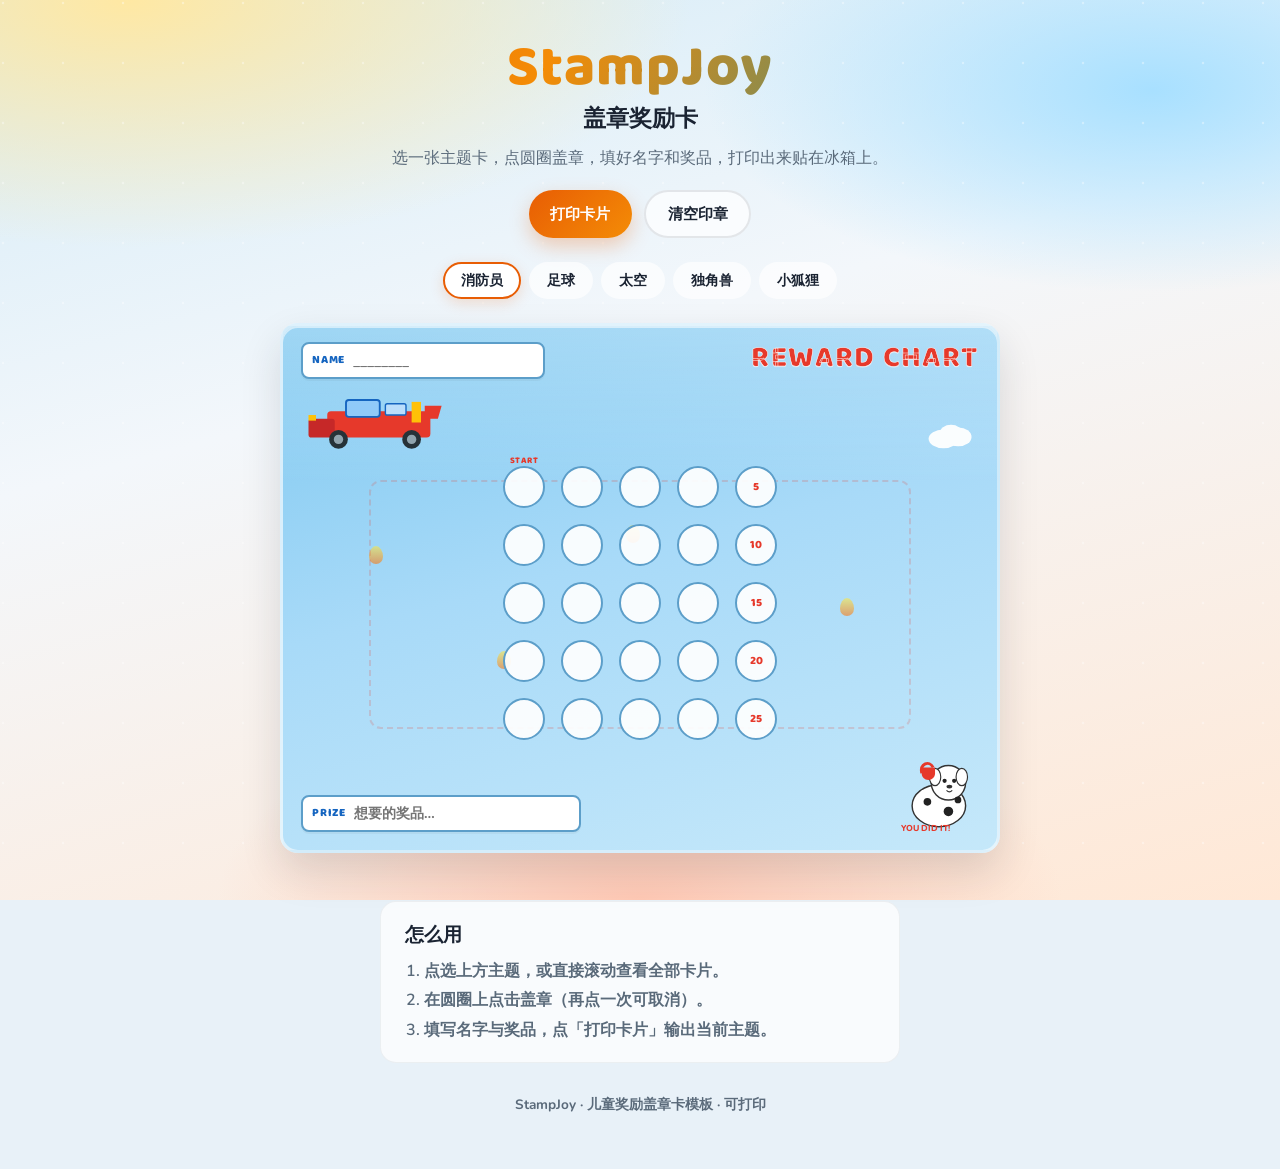
==== index.html @ 3b6ce674 "Add printable themed reward stamp cards Create StampJoy landing page with five kid-friendly stamp ch" ====
<!DOCTYPE html>
<html lang="zh-CN">
<head>
  <meta charset="UTF-8" />
  <meta name="viewport" content="width=device-width, initial-scale=1" />
  <title>盖章卡 · Reward Stamp Cards</title>
  <link rel="preconnect" href="https://fonts.googleapis.com" />
  <link rel="preconnect" href="https://fonts.gstatic.com" crossorigin />
  <link href="https://fonts.googleapis.com/css2?family=Baloo+2:wght@600;700;800&family=Nunito:wght@600;700;800&display=swap" rel="stylesheet" />
  <link rel="stylesheet" href="styles.css" />
</head>
<body>
  <div class="page-bg" aria-hidden="true"></div>

  <header class="site-header">
    <p class="brand">StampJoy</p>
    <h1>盖章奖励卡</h1>
    <p class="lede">选一张主题卡，点圆圈盖章，填好名字和奖品，打印出来贴在冰箱上。</p>
    <div class="header-actions">
      <button type="button" class="btn btn-primary" id="printBtn">打印卡片</button>
      <button type="button" class="btn btn-ghost" id="resetBtn">清空印章</button>
    </div>
  </header>

  <nav class="theme-nav" aria-label="主题切换">
    <button type="button" class="theme-chip is-active" data-theme="fire">消防员</button>
    <button type="button" class="theme-chip" data-theme="soccer">足球</button>
    <button type="button" class="theme-chip" data-theme="space">太空</button>
    <button type="button" class="theme-chip" data-theme="unicorn">独角兽</button>
    <button type="button" class="theme-chip" data-theme="fox">小狐狸</button>
  </nav>

  <main class="gallery" id="gallery">
    <!-- Firefighter -->
    <article class="stamp-card theme-fire is-visible" data-theme="fire" aria-label="消防员盖章卡">
      <div class="card-inner">
        <header class="card-top">
          <div class="name-field">
            <span>NAME</span>
            <input type="text" placeholder="________" maxlength="16" aria-label="名字" />
          </div>
          <h2 class="card-title">REWARD CHART</h2>
        </header>

        <div class="illus-row top-illus" aria-hidden="true">
          <svg class="fire-truck" viewBox="0 0 160 70" fill="none">
            <rect x="28" y="28" width="110" height="28" rx="4" fill="#E6392B"/>
            <rect x="8" y="36" width="28" height="20" rx="3" fill="#C62828"/>
            <rect x="48" y="16" width="36" height="18" rx="3" fill="#90CAF9" stroke="#1565C0" stroke-width="2"/>
            <rect x="90" y="20" width="22" height="12" rx="2" fill="#BBDEFB" stroke="#1565C0" stroke-width="1.5"/>
            <rect x="118" y="18" width="10" height="22" fill="#FFC107"/>
            <circle cx="40" cy="58" r="10" fill="#263238"/>
            <circle cx="40" cy="58" r="5" fill="#90A4AE"/>
            <circle cx="118" cy="58" r="10" fill="#263238"/>
            <circle cx="118" cy="58" r="5" fill="#90A4AE"/>
            <rect x="8" y="32" width="8" height="6" fill="#FFC107"/>
            <path d="M132 22h18l-4 14h-14z" fill="#E6392B"/>
          </svg>
          <svg class="cloud" viewBox="0 0 60 30"><ellipse cx="22" cy="18" rx="16" ry="10" fill="#fff"/><ellipse cx="38" cy="16" rx="14" ry="10" fill="#fff"/><ellipse cx="30" cy="12" rx="12" ry="9" fill="#fff"/></svg>
        </div>

        <div class="stamp-board" data-stamps="25"></div>

        <footer class="card-bottom">
          <div class="prize-field">
            <span>PRIZE</span>
            <input type="text" placeholder="想要的奖品…" maxlength="24" aria-label="奖品" />
          </div>
          <div class="finish-badge" aria-hidden="true">
            <svg class="dalmatian" viewBox="0 0 90 80" fill="none">
              <ellipse cx="48" cy="52" rx="28" ry="22" fill="#fff" stroke="#333" stroke-width="1.5"/>
              <circle cx="58" cy="28" r="18" fill="#fff" stroke="#333" stroke-width="1.5"/>
              <ellipse cx="72" cy="22" rx="6" ry="9" fill="#fff" stroke="#333" stroke-width="1.2"/>
              <ellipse cx="44" cy="22" rx="6" ry="9" fill="#fff" stroke="#333" stroke-width="1.2"/>
              <circle cx="54" cy="26" r="2.2" fill="#222"/>
              <circle cx="64" cy="26" r="2.2" fill="#222"/>
              <ellipse cx="59" cy="32" rx="3" ry="2" fill="#333"/>
              <path d="M56 36q3 3 6 0" stroke="#333" stroke-width="1.2" fill="none"/>
              <circle cx="36" cy="48" r="4" fill="#222"/><circle cx="58" cy="58" r="5" fill="#222"/><circle cx="68" cy="46" r="3.5" fill="#222"/>
              <path d="M30 18c-2-10 8-14 12-6" stroke="#E6392B" stroke-width="3" fill="none"/>
              <path d="M30 12h14v6c0 4-3 7-7 7s-7-3-7-7z" fill="#E6392B"/>
              <text x="8" y="78" font-family="Nunito,sans-serif" font-size="9" font-weight="800" fill="#E6392B">YOU DID IT!</text>
            </svg>
          </div>
        </footer>

        <div class="decor flames" aria-hidden="true">
          <span></span><span></span><span></span><span></span>
        </div>
      </div>
    </article>

    <!-- Soccer -->
    <article class="stamp-card theme-soccer" data-theme="soccer" aria-label="足球盖章卡">
      <div class="card-inner">
        <header class="card-top">
          <div class="name-field">
            <span>NAME</span>
            <input type="text" placeholder="________" maxlength="16" aria-label="名字" />
          </div>
          <h2 class="card-title">REWARD CHART</h2>
        </header>

        <div class="illus-row top-illus" aria-hidden="true">
          <svg class="soccer-kid" viewBox="0 0 100 80" fill="none">
            <circle cx="52" cy="16" r="10" fill="#FFCC80"/>
            <path d="M42 26h20l4 22H38z" fill="#E53935"/>
            <path d="M40 48l-8 18M60 48l10 16" stroke="#1565C0" stroke-width="5" stroke-linecap="round"/>
            <path d="M48 26l-14 10M56 28l16 8" stroke="#FFCC80" stroke-width="4" stroke-linecap="round"/>
            <circle cx="78" cy="58" r="12" fill="#fff" stroke="#222" stroke-width="1.5"/>
            <path d="M78 46l4 8-4 4-6-2zm-8 8l6 2 2 8-6 2zm16 0l-6 2-2 8 6 2z" fill="#222"/>
            <path d="M32 66h14l2 6H30z" fill="#FF6F00"/>
            <path d="M68 64h14l-2 6H66z" fill="#FF6F00"/>
          </svg>
          <svg class="trophy" viewBox="0 0 48 56" fill="none">
            <path d="M14 8h20v14c0 8-4 12-10 12s-10-4-10-12V8z" fill="#FFC107" stroke="#F57F17" stroke-width="1.5"/>
            <path d="M14 12H8c0 8 4 10 8 10M34 12h6c0 8-4 10-8 10" stroke="#FFC107" stroke-width="3" fill="none"/>
            <rect x="20" y="34" width="8" height="6" fill="#FFB300"/>
            <rect x="14" y="40" width="20" height="6" rx="1" fill="#FFB300"/>
          </svg>
        </div>

        <div class="stamp-board" data-stamps="25"></div>

        <footer class="card-bottom">
          <div class="prize-field">
            <span>PRIZE</span>
            <input type="text" placeholder="想要的奖品…" maxlength="24" aria-label="奖品" />
          </div>
          <div class="finish-badge cleats" aria-hidden="true">
            <svg viewBox="0 0 70 50" fill="none">
              <path d="M8 28c8-10 28-12 40-4l10 6c2 2 2 6-2 8H18c-6 0-12-4-10-10z" fill="#E53935"/>
              <circle cx="22" cy="38" r="2" fill="#333"/><circle cx="30" cy="40" r="2" fill="#333"/><circle cx="38" cy="40" r="2" fill="#333"/>
              <text x="4" y="14" font-family="Nunito,sans-serif" font-size="10" font-weight="800" fill="#FFF59D">GOAL!</text>
            </svg>
          </div>
        </footer>
      </div>
    </article>

    <!-- Space -->
    <article class="stamp-card theme-space" data-theme="space" aria-label="太空盖章卡">
      <div class="card-inner">
        <header class="card-top">
          <div class="name-field">
            <span>NAME</span>
            <input type="text" placeholder="________" maxlength="16" aria-label="名字" />
          </div>
          <h2 class="card-title">REWARD CHART</h2>
        </header>

        <div class="illus-row top-illus space-illus" aria-hidden="true">
          <svg class="planet-earth" viewBox="0 0 44 44">
            <circle cx="22" cy="22" r="18" fill="#42A5F5"/>
            <ellipse cx="16" cy="18" rx="8" ry="5" fill="#66BB6A" transform="rotate(-20 16 18)"/>
            <ellipse cx="28" cy="28" rx="7" ry="4" fill="#66BB6A"/>
            <path d="M8 24c6-2 10 2 14 0s8-4 14-2" stroke="#81D4FA" stroke-width="2" fill="none"/>
          </svg>
          <svg class="sun" viewBox="0 0 40 40">
            <circle cx="20" cy="20" r="12" fill="#FFEB3B"/>
            <g stroke="#FFEB3B" stroke-width="3" stroke-linecap="round">
              <path d="M20 2v4M20 34v4M2 20h4M34 20h4M7 7l3 3M30 30l3 3M7 33l3-3M30 10l3-3"/>
            </g>
          </svg>
          <svg class="saturn" viewBox="0 0 70 50">
            <ellipse cx="35" cy="26" rx="28" ry="6" fill="none" stroke="#FFD54F" stroke-width="3"/>
            <circle cx="35" cy="26" r="14" fill="#FFA726"/>
            <ellipse cx="32" cy="22" rx="6" ry="3" fill="#FFCC80"/>
          </svg>
        </div>

        <div class="stamp-board" data-stamps="25"></div>

        <footer class="card-bottom">
          <div class="prize-field">
            <span>PRIZE</span>
            <input type="text" placeholder="想要的奖品…" maxlength="24" aria-label="奖品" />
          </div>
          <div class="finish-badge" aria-hidden="true">
            <svg class="rocket-svg" viewBox="0 0 40 56" fill="none">
              <path d="M20 4c8 10 10 22 8 34H12C10 26 12 14 20 4z" fill="#EF5350"/>
              <circle cx="20" cy="22" r="5" fill="#81D4FA" stroke="#1565C0" stroke-width="1.5"/>
              <path d="M12 30l-8 8 8-2M28 30l8 8-8-2" fill="#FFA726"/>
              <path d="M14 42l6 10 6-10" fill="#FFEB3B"/>
            </svg>
            <span class="finish-text">BLAST OFF!</span>
          </div>
        </footer>
        <div class="stars" aria-hidden="true"></div>
      </div>
    </article>

    <!-- Unicorn -->
    <article class="stamp-card theme-unicorn" data-theme="unicorn" aria-label="独角兽盖章卡">
      <div class="card-inner">
        <header class="card-top">
          <div class="name-field">
            <span>NAME</span>
            <input type="text" placeholder="________" maxlength="16" aria-label="名字" />
          </div>
          <h2 class="card-title">REWARD CHART</h2>
        </header>

        <div class="illus-row top-illus" aria-hidden="true">
          <svg class="unicorn" viewBox="0 0 120 90" fill="none">
            <path d="M70 70c-18 0-34-8-40-22 8-2 14-8 16-16 6 4 14 6 24 4 4 10 12 18 28 20-4 8-14 14-28 14z" fill="#FAFAFA" stroke="#B39DDB" stroke-width="1.5"/>
            <path d="M48 36c-2-14 8-22 14-10" stroke="#CE93D8" stroke-width="6" stroke-linecap="round"/>
            <path d="M52 28c4-16 16-10 12 2" fill="#F48FB1"/>
            <path d="M58 18l4-14 4 14z" fill="#FFD54F" stroke="#FFB300" stroke-width="1"/>
            <circle cx="72" cy="40" r="2.5" fill="#5D4037"/>
            <path d="M78 46q4 3 8 0" stroke="#EC407A" stroke-width="1.5" fill="none"/>
            <path d="M40 48c-8 4-14 2-18-4 8 0 12-4 14-8 4 4 8 8 4 12z" fill="#F48FB1"/>
            <path d="M40 52c-6 6-4 12 2 10" fill="#81D4FA"/>
            <path d="M38 50c-4 8 0 12 6 8" fill="#FFF59D"/>
          </svg>
          <svg class="rainbow" viewBox="0 0 80 40" fill="none">
            <path d="M4 36a36 36 0 0 1 72 0" stroke="#EF5350" stroke-width="5" fill="none"/>
            <path d="M10 36a30 30 0 0 1 60 0" stroke="#FFA726" stroke-width="5" fill="none"/>
            <path d="M16 36a24 24 0 0 1 48 0" stroke="#FFEE58" stroke-width="5" fill="none"/>
            <path d="M22 36a18 18 0 0 1 36 0" stroke="#66BB6A" stroke-width="5" fill="none"/>
            <path d="M28 36a12 12 0 0 1 24 0" stroke="#42A5F5" stroke-width="5" fill="none"/>
          </svg>
        </div>

        <div class="stamp-board" data-stamps="25"></div>

        <footer class="card-bottom">
          <div class="prize-field">
            <span>PRIZE</span>
            <input type="text" placeholder="想要的奖品…" maxlength="24" aria-label="奖品" />
          </div>
          <div class="finish-badge" aria-hidden="true">
            <span class="hearts">♥ ★ ♥</span>
            <span class="finish-text soft">MAGIC!</span>
          </div>
        </footer>
      </div>
    </article>

    <!-- Fox / School -->
    <article class="stamp-card theme-fox" data-theme="fox" aria-label="小狐狸盖章卡">
      <div class="card-inner">
        <header class="card-top">
          <div class="name-field">
            <span>NAME</span>
            <input type="text" placeholder="________" maxlength="16" aria-label="名字" />
          </div>
          <h2 class="card-title">REWARD CHART</h2>
        </header>

        <div class="illus-row top-illus" aria-hidden="true">
          <svg class="fox" viewBox="0 0 90 80" fill="none">
            <path d="M20 30L8 8l22 14zm50 0l12-22-22 14z" fill="#EF6C00"/>
            <ellipse cx="45" cy="48" rx="28" ry="24" fill="#FF9800"/>
            <ellipse cx="45" cy="58" rx="14" ry="12" fill="#FFF3E0"/>
            <circle cx="34" cy="44" r="4" fill="#3E2723"/>
            <circle cx="56" cy="44" r="4" fill="#3E2723"/>
            <ellipse cx="45" cy="52" rx="5" ry="3.5" fill="#3E2723"/>
            <path d="M40 58q5 5 10 0" stroke="#E65100" stroke-width="1.5" fill="none"/>
            <path d="M30 62h30v10c0 4-6 8-15 8s-15-4-15-8z" fill="#43A047"/>
          </svg>
          <svg class="school-bus" viewBox="0 0 110 55" fill="none">
            <rect x="8" y="14" width="86" height="28" rx="4" fill="#F9A825"/>
            <rect x="14" y="18" width="14" height="12" rx="1" fill="#81D4FA"/>
            <rect x="32" y="18" width="14" height="12" rx="1" fill="#81D4FA"/>
            <rect x="50" y="18" width="14" height="12" rx="1" fill="#81D4FA"/>
            <rect x="72" y="18" width="16" height="18" rx="2" fill="#FBC02D"/>
            <rect x="4" y="28" width="10" height="14" fill="#F9A825"/>
            <circle cx="28" cy="44" r="7" fill="#37474F"/><circle cx="28" cy="44" r="3" fill="#90A4AE"/>
            <circle cx="78" cy="44" r="7" fill="#37474F"/><circle cx="78" cy="44" r="3" fill="#90A4AE"/>
            <rect x="88" y="30" width="6" height="6" fill="#FFEB3B"/>
          </svg>
        </div>

        <div class="stamp-board" data-stamps="25"></div>

        <footer class="card-bottom">
          <div class="prize-field">
            <span>PRIZE</span>
            <input type="text" placeholder="想要的奖品…" maxlength="24" aria-label="奖品" />
          </div>
          <div class="finish-badge apples" aria-hidden="true">
            <svg viewBox="0 0 60 50" fill="none">
              <circle cx="22" cy="28" r="14" fill="#E53935"/>
              <circle cx="42" cy="30" r="12" fill="#C62828"/>
              <path d="M22 14c0-6 6-8 8-2M40 18c2-6 8-4 6 2" stroke="#2E7D32" stroke-width="3" stroke-linecap="round"/>
              <ellipse cx="28" cy="12" rx="6" ry="3" fill="#66BB6A" transform="rotate(-20 28 12)"/>
            </svg>
            <span class="finish-text soft">A+</span>
          </div>
        </footer>
      </div>
    </article>
  </main>

  <section class="how-to">
    <h2>怎么用</h2>
    <ol>
      <li>点选上方主题，或直接滚动查看全部卡片。</li>
      <li>在圆圈上点击盖章（再点一次可取消）。</li>
      <li>填写名字与奖品，点「打印卡片」输出当前主题。</li>
    </ol>
  </section>

  <footer class="site-footer">
    <p>StampJoy · 儿童奖励盖章卡模板 · 可打印</p>
  </footer>

  <script src="app.js"></script>
</body>
</html>
---- styles.css ----
:root {
  --ink: #1a2332;
  --paper: #fffaf3;
  --muted: #5a6a7a;
  --ring: rgba(26, 35, 50, 0.12);
  --stamp-size: clamp(28px, 4.2vw, 42px);
  --card-radius: 18px;
  --font-display: "Baloo 2", "Nunito", system-ui, sans-serif;
  --font-body: "Nunito", system-ui, sans-serif;
}

*,
*::before,
*::after {
  box-sizing: border-box;
}

html {
  scroll-behavior: smooth;
}

body {
  margin: 0;
  min-height: 100vh;
  font-family: var(--font-body);
  color: var(--ink);
  background: #e8f1f8;
  line-height: 1.5;
}

.page-bg {
  position: fixed;
  inset: 0;
  z-index: -1;
  background:
    radial-gradient(ellipse 80% 50% at 10% 0%, #ffe8a3 0%, transparent 55%),
    radial-gradient(ellipse 70% 45% at 90% 10%, #a8e0ff 0%, transparent 50%),
    radial-gradient(ellipse 60% 40% at 50% 100%, #ffc9b5 0%, transparent 55%),
    linear-gradient(165deg, #d4ebf7 0%, #f3f7fb 40%, #ffe8d6 100%);
}

.page-bg::after {
  content: "";
  position: absolute;
  inset: 0;
  opacity: 0.35;
  background-image: url("data:image/svg+xml,%3Csvg width='60' height='60' xmlns='http://www.w3.org/2000/svg'%3E%3Ccircle cx='3' cy='3' r='1.2' fill='%23ffffff'/%3E%3C/svg%3E");
  pointer-events: none;
}

/* —— Site chrome —— */
.site-header {
  max-width: 960px;
  margin: 0 auto;
  padding: 2.5rem 1.25rem 1rem;
  text-align: center;
  animation: rise-in 0.7s ease both;
}

.brand {
  margin: 0;
  font-family: var(--font-display);
  font-size: clamp(2.4rem, 6vw, 3.6rem);
  font-weight: 800;
  letter-spacing: 0.02em;
  line-height: 1;
  background: linear-gradient(120deg, #e85d04 0%, #f48c06 40%, #048ba8 100%);
  -webkit-background-clip: text;
  background-clip: text;
  color: transparent;
}

.site-header h1 {
  margin: 0.35rem 0 0.5rem;
  font-family: var(--font-display);
  font-size: clamp(1.15rem, 2.5vw, 1.45rem);
  font-weight: 700;
  color: var(--ink);
}

.lede {
  margin: 0 auto 1.25rem;
  max-width: 32rem;
  color: var(--muted);
  font-size: 1.02rem;
}

.header-actions {
  display: flex;
  gap: 0.75rem;
  justify-content: center;
  flex-wrap: wrap;
}

.btn {
  font-family: var(--font-body);
  font-weight: 800;
  font-size: 0.95rem;
  border: none;
  border-radius: 999px;
  padding: 0.7rem 1.35rem;
  cursor: pointer;
  transition: transform 0.18s ease, box-shadow 0.18s ease, background 0.18s ease;
}

.btn:active {
  transform: scale(0.97);
}

.btn-primary {
  color: #fff;
  background: linear-gradient(135deg, #e85d04, #f48c06);
  box-shadow: 0 8px 20px rgba(232, 93, 4, 0.28);
}

.btn-primary:hover {
  box-shadow: 0 10px 26px rgba(232, 93, 4, 0.38);
  transform: translateY(-1px);
}

.btn-ghost {
  color: var(--ink);
  background: rgba(255, 255, 255, 0.7);
  border: 2px solid rgba(26, 35, 50, 0.1);
}

.btn-ghost:hover {
  background: #fff;
}

.theme-nav {
  display: flex;
  gap: 0.5rem;
  justify-content: center;
  flex-wrap: wrap;
  padding: 0.5rem 1rem 1.5rem;
  animation: rise-in 0.7s 0.1s ease both;
}

.theme-chip {
  font-family: var(--font-body);
  font-weight: 800;
  font-size: 0.88rem;
  padding: 0.45rem 1rem;
  border-radius: 999px;
  border: 2px solid transparent;
  background: rgba(255, 255, 255, 0.65);
  color: var(--ink);
  cursor: pointer;
  transition: background 0.2s, border-color 0.2s, transform 0.15s;
}

.theme-chip:hover {
  background: #fff;
  transform: translateY(-1px);
}

.theme-chip.is-active {
  background: #fff;
  border-color: #e85d04;
  box-shadow: 0 4px 14px rgba(232, 93, 4, 0.18);
}

/* —— Gallery —— */
.gallery {
  display: flex;
  flex-direction: column;
  align-items: center;
  gap: 2.5rem;
  padding: 0 1rem 3rem;
}

.stamp-card {
  width: min(100%, 720px);
  display: none;
  animation: card-pop 0.55s cubic-bezier(0.22, 1, 0.36, 1) both;
}

.stamp-card.is-visible {
  display: block;
}

.card-inner {
  position: relative;
  overflow: hidden;
  border-radius: var(--card-radius);
  padding: 1rem 1.15rem 1.1rem;
  min-height: 420px;
  box-shadow:
    0 2px 0 rgba(255, 255, 255, 0.55) inset,
    0 18px 40px rgba(26, 35, 50, 0.14);
  border: 3px solid rgba(255, 255, 255, 0.55);
}

.card-top {
  display: flex;
  align-items: flex-start;
  justify-content: space-between;
  gap: 0.75rem;
  margin-bottom: 0.35rem;
}

.name-field,
.prize-field {
  display: flex;
  align-items: center;
  gap: 0.4rem;
  background: #fff;
  border: 2px solid var(--field-border, #90a4ae);
  border-radius: 8px;
  padding: 0.35rem 0.55rem;
  min-width: 140px;
  box-shadow: 0 2px 0 rgba(0, 0, 0, 0.04);
}

.name-field span,
.prize-field span {
  font-family: var(--font-display);
  font-weight: 800;
  font-size: 0.72rem;
  letter-spacing: 0.06em;
  color: var(--label-color, #546e7a);
  flex-shrink: 0;
}

.name-field input,
.prize-field input {
  border: none;
  outline: none;
  background: transparent;
  font-family: var(--font-body);
  font-weight: 700;
  font-size: 0.9rem;
  color: var(--ink);
  width: 100%;
  min-width: 0;
}

.card-title {
  margin: 0;
  font-family: var(--font-display);
  font-weight: 800;
  font-size: clamp(1.35rem, 3.5vw, 1.85rem);
  letter-spacing: 0.04em;
  line-height: 1.1;
  text-align: right;
  text-shadow: 0 1px 0 rgba(255, 255, 255, 0.5);
}

.illus-row {
  display: flex;
  align-items: flex-end;
  justify-content: space-between;
  min-height: 64px;
  margin: 0.15rem 0 0.35rem;
  pointer-events: none;
}

.illus-row svg {
  display: block;
  height: auto;
}

.fire-truck { width: 150px; }
.cloud { width: 56px; opacity: 0.95; }
.soccer-kid { width: 100px; }
.trophy { width: 44px; }
.planet-earth { width: 42px; }
.sun { width: 38px; }
.saturn { width: 68px; }
.unicorn { width: 110px; }
.rainbow { width: 78px; }
.fox { width: 82px; }
.school-bus { width: 108px; }
.dalmatian { width: 86px; }

/* —— Stamp board —— */
.stamp-board {
  display: grid;
  grid-template-columns: repeat(5, var(--stamp-size));
  grid-template-rows: repeat(5, var(--stamp-size));
  gap: clamp(10px, 1.8vw, 16px);
  justify-content: center;
  padding: 0.6rem 0.4rem 0.85rem;
  position: relative;
  z-index: 1;
}

.stamp-slot {
  position: relative;
  width: var(--stamp-size);
  height: var(--stamp-size);
  border-radius: 50%;
  border: 2.5px solid var(--slot-border, #78909c);
  background: rgba(255, 255, 255, 0.92);
  cursor: pointer;
  padding: 0;
  appearance: none;
  -webkit-appearance: none;
  transition: transform 0.15s ease, box-shadow 0.15s ease;
}

.stamp-slot:hover {
  transform: scale(1.08);
  box-shadow: 0 0 0 3px var(--slot-hover, rgba(232, 93, 4, 0.2));
}

.stamp-slot:focus-visible {
  outline: 3px solid var(--accent, #e85d04);
  outline-offset: 2px;
}

.stamp-slot.is-start::after {
  content: "START";
  position: absolute;
  top: -14px;
  left: 50%;
  transform: translateX(-50%);
  font-family: var(--font-display);
  font-size: 0.55rem;
  font-weight: 800;
  letter-spacing: 0.04em;
  color: var(--accent, #e85d04);
  white-space: nowrap;
}

.stamp-slot .mark {
  position: absolute;
  inset: 12%;
  border-radius: 50%;
  opacity: 0;
  transform: scale(0.4) rotate(-18deg);
  transition: opacity 0.2s ease, transform 0.28s cubic-bezier(0.34, 1.4, 0.64, 1);
  background: var(--stamp-mark);
  box-shadow: inset 0 0 0 2px rgba(255, 255, 255, 0.35);
}

.stamp-slot.is-stamped .mark {
  opacity: 0.92;
  transform: scale(1) rotate(var(--stamp-rot, -8deg));
}

.stamp-slot .num {
  position: absolute;
  inset: 0;
  display: grid;
  place-items: center;
  font-family: var(--font-display);
  font-size: 0.65rem;
  font-weight: 800;
  color: var(--num-color, #90a4ae);
  pointer-events: none;
}

.stamp-slot.is-stamped .num {
  opacity: 0;
}

.stamp-slot.is-milestone:not(.is-stamped) .num {
  color: var(--accent, #e85d04);
  font-size: 0.72rem;
}

/* path arrows between slots */
.stamp-board::before {
  content: "";
  position: absolute;
  inset: 8% 10%;
  border: 2px dashed var(--path-color, rgba(0, 0, 0, 0.08));
  border-radius: 12px;
  pointer-events: none;
  z-index: 0;
}

.card-bottom {
  display: flex;
  align-items: flex-end;
  justify-content: space-between;
  gap: 0.75rem;
  margin-top: 0.15rem;
  position: relative;
  z-index: 1;
}

.prize-field {
  flex: 1;
  max-width: 280px;
}

.finish-badge {
  display: flex;
  flex-direction: column;
  align-items: flex-end;
  gap: 0.15rem;
}

.finish-text {
  font-family: var(--font-display);
  font-weight: 800;
  font-size: 0.85rem;
  letter-spacing: 0.04em;
  color: var(--accent, #e85d04);
}

.finish-text.soft {
  color: #ec407a;
}

.rocket-svg {
  width: 36px;
  height: auto;
}

.hearts {
  color: #ec407a;
  font-size: 0.95rem;
  letter-spacing: 0.15em;
}

/* —— Theme: Firefighter —— */
.theme-fire .card-inner {
  background:
    linear-gradient(180deg, rgba(255, 255, 255, 0.25) 0%, transparent 30%),
    linear-gradient(165deg, #7ec8f0 0%, #a8daf8 45%, #c5e8fa 100%);
  --accent: #e6392b;
  --slot-border: #5c9ec9;
  --field-border: #5c9ec9;
  --label-color: #1565c0;
  --path-color: rgba(230, 57, 43, 0.18);
  --stamp-mark: radial-gradient(circle at 35% 30%, #ff8a80, #e53935 55%, #b71c1c);
  --num-color: #90caf9;
}

.theme-fire .card-title {
  color: #e6392b;
  -webkit-text-stroke: 0.5px #fff;
}

.theme-fire .flames {
  position: absolute;
  inset: 0;
  pointer-events: none;
  z-index: 0;
}

.theme-fire .flames span {
  position: absolute;
  width: 14px;
  height: 18px;
  border-radius: 50% 50% 50% 50% / 60% 60% 40% 40%;
  background: linear-gradient(180deg, #ffeb3b, #ff6d00);
  opacity: 0.55;
  animation: flicker 2.4s ease-in-out infinite;
}

.theme-fire .flames span:nth-child(1) { left: 12%; top: 42%; animation-delay: 0s; }
.theme-fire .flames span:nth-child(2) { left: 48%; top: 38%; animation-delay: 0.4s; }
.theme-fire .flames span:nth-child(3) { left: 78%; top: 52%; animation-delay: 0.8s; }
.theme-fire .flames span:nth-child(4) { left: 30%; top: 62%; animation-delay: 1.1s; }

/* —— Theme: Soccer —— */
.theme-soccer .card-inner {
  background:
    repeating-linear-gradient(
      90deg,
      transparent,
      transparent 24px,
      rgba(255, 255, 255, 0.06) 24px,
      rgba(255, 255, 255, 0.06) 25px
    ),
    linear-gradient(160deg, #5a8f3c 0%, #6fa84a 40%, #7cb342 100%);
  --accent: #fff59d;
  --slot-border: #fff;
  --field-border: #a5d6a7;
  --label-color: #1b5e20;
  --path-color: rgba(255, 255, 255, 0.22);
  --stamp-mark: radial-gradient(circle at 40% 30%, #fff, #eceff1 40%, #263238 42%, #263238);
  --num-color: #c8e6c9;
  --slot-hover: rgba(255, 245, 157, 0.35);
}

.theme-soccer .card-title {
  color: #fffde7;
  text-shadow: 0 2px 0 rgba(27, 94, 32, 0.35);
}

.theme-soccer .stamp-slot {
  background: rgba(255, 255, 255, 0.95);
}

.theme-soccer .name-field span,
.theme-soccer .prize-field span {
  color: #2e7d32;
}

/* —— Theme: Space —— */
.theme-space .card-inner {
  background:
    radial-gradient(circle at 20% 80%, rgba(103, 58, 183, 0.35), transparent 40%),
    radial-gradient(circle at 85% 20%, rgba(3, 169, 244, 0.25), transparent 35%),
    linear-gradient(160deg, #0d1b4c 0%, #1a237e 50%, #0d47a1 100%);
  --accent: #ffeb3b;
  --slot-border: #90caf9;
  --field-border: #5c6bc0;
  --label-color: #1a237e;
  --path-color: rgba(255, 235, 59, 0.2);
  --stamp-mark: radial-gradient(circle at 35% 30%, #fff59d, #ffc107 50%, #ff6f00);
  --num-color: #7986cb;
}

.theme-space .card-title {
  color: #ffeb3b;
  text-shadow: 0 0 12px rgba(255, 235, 59, 0.35);
}

.theme-space .space-illus {
  justify-content: space-around;
}

.theme-space .stars {
  position: absolute;
  inset: 0;
  pointer-events: none;
  background-image:
    radial-gradient(1.5px 1.5px at 10% 20%, #fff, transparent),
    radial-gradient(1.5px 1.5px at 30% 70%, #fff, transparent),
    radial-gradient(1px 1px at 55% 30%, #fff, transparent),
    radial-gradient(1.5px 1.5px at 75% 60%, #fff, transparent),
    radial-gradient(1px 1px at 90% 25%, #fff, transparent),
    radial-gradient(1.5px 1.5px at 15% 55%, #fff, transparent),
    radial-gradient(1px 1px at 45% 85%, #fff, transparent),
    radial-gradient(2px 2px at 88% 78%, #fff, transparent);
  animation: twinkle 3.5s ease-in-out infinite alternate;
}

.theme-space .finish-text {
  color: #ffeb3b;
}

.theme-space .name-field,
.theme-space .prize-field {
  background: #e8eaf6;
}

/* —— Theme: Unicorn —— */
.theme-unicorn .card-inner {
  background:
    radial-gradient(ellipse at 90% 10%, rgba(244, 143, 177, 0.25), transparent 40%),
    radial-gradient(ellipse at 10% 90%, rgba(129, 212, 250, 0.3), transparent 40%),
    linear-gradient(165deg, #fff 0%, #fce4ec 50%, #e3f2fd 100%);
  --accent: #ab47bc;
  --slot-border: #ce93d8;
  --field-border: #f48fb1;
  --label-color: #8e24aa;
  --path-color: rgba(171, 71, 188, 0.2);
  --stamp-mark: radial-gradient(circle at 35% 30%, #f8bbd0, #ec407a 55%, #ad1457);
  --num-color: #e1bee7;
}

.theme-unicorn .card-title {
  background: linear-gradient(90deg, #ec407a, #7e57c2, #42a5f5);
  -webkit-background-clip: text;
  background-clip: text;
  color: transparent;
  text-shadow: none;
}

/* —— Theme: Fox —— */
.theme-fox .card-inner {
  background:
    radial-gradient(ellipse at 0% 100%, rgba(255, 152, 0, 0.12), transparent 45%),
    linear-gradient(165deg, #fffef8 0%, #fff3e0 55%, #ffe0b2 100%);
  --accent: #ef6c00;
  --slot-border: #ffb74d;
  --field-border: #ffb74d;
  --label-color: #e65100;
  --path-color: rgba(239, 108, 0, 0.18);
  --stamp-mark: radial-gradient(circle at 35% 30%, #ffcc80, #ef6c00 55%, #e65100);
  --num-color: #ffcc80;
}

.theme-fox .card-title {
  color: #ef6c00;
}

.theme-fox .finish-text {
  color: #43a047;
  font-size: 1.2rem;
}

/* —— How-to / footer —— */
.how-to {
  max-width: 520px;
  margin: 0 auto 2rem;
  padding: 1.25rem 1.5rem;
  background: rgba(255, 255, 255, 0.72);
  border-radius: 16px;
  border: 1px solid rgba(26, 35, 50, 0.06);
  animation: rise-in 0.7s 0.2s ease both;
}

.how-to h2 {
  margin: 0 0 0.5rem;
  font-family: var(--font-display);
  font-size: 1.2rem;
}

.how-to ol {
  margin: 0;
  padding-left: 1.2rem;
  color: var(--muted);
  font-weight: 600;
}

.how-to li + li {
  margin-top: 0.35rem;
}

.site-footer {
  text-align: center;
  padding: 0 1rem 2.5rem;
  color: var(--muted);
  font-size: 0.85rem;
  font-weight: 700;
}

/* —— Motion —— */
@keyframes rise-in {
  from {
    opacity: 0;
    transform: translateY(16px);
  }
  to {
    opacity: 1;
    transform: translateY(0);
  }
}

@keyframes card-pop {
  from {
    opacity: 0;
    transform: translateY(20px) scale(0.97);
  }
  to {
    opacity: 1;
    transform: translateY(0) scale(1);
  }
}

@keyframes flicker {
  0%, 100% { transform: scale(1) translateY(0); opacity: 0.45; }
  50% { transform: scale(1.15) translateY(-3px); opacity: 0.75; }
}

@keyframes twinkle {
  from { opacity: 0.55; }
  to { opacity: 1; }
}

/* —— Print —— */
@media print {
  .page-bg,
  .site-header,
  .theme-nav,
  .how-to,
  .site-footer {
    display: none !important;
  }

  body {
    background: #fff;
  }

  .gallery {
    padding: 0;
    gap: 0;
  }

  .stamp-card {
    display: none !important;
    width: 100%;
    break-inside: avoid;
    page-break-inside: avoid;
  }

  .stamp-card.is-visible {
    display: block !important;
  }

  .card-inner {
    box-shadow: none;
    border: 2px solid #90a4ae;
    min-height: auto;
    -webkit-print-color-adjust: exact;
    print-color-adjust: exact;
  }

  .stamp-slot:hover {
    transform: none;
    box-shadow: none;
  }

  .theme-fire .flames,
  .theme-space .stars {
    animation: none;
  }
}

@media (max-width: 560px) {
  .card-top {
    flex-direction: column;
    align-items: stretch;
  }

  .card-title {
    text-align: left;
  }

  .name-field {
    max-width: none;
  }

  .illus-row svg {
    max-height: 56px;
    width: auto;
  }

  .card-bottom {
    flex-wrap: wrap;
  }

  .prize-field {
    max-width: none;
    width: 100%;
  }
}
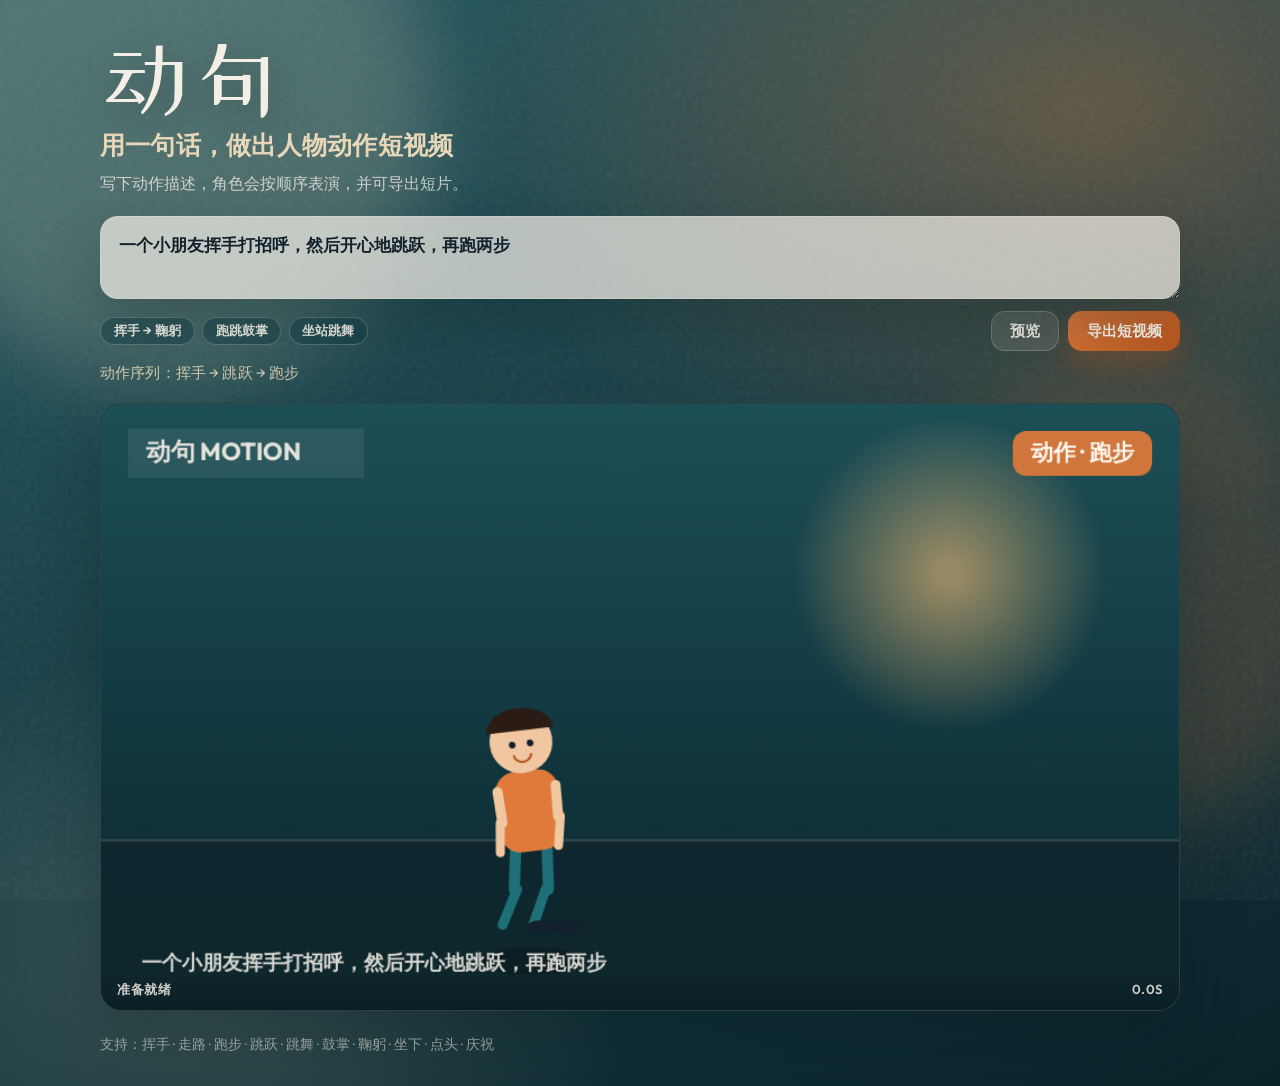
==== commit d8bd480e: "Add 动句: text-to-character action short videos Replace the stamp-card demo with a prompt-driven motio" ====
--- a/index.html
+++ b/index.html
@@ -3,307 +3,59 @@
 <head>
   <meta charset="UTF-8" />
   <meta name="viewport" content="width=device-width, initial-scale=1" />
-  <title>盖章卡 · Reward Stamp Cards</title>
+  <title>动句 · 描述即动作短视频</title>
   <link rel="preconnect" href="https://fonts.googleapis.com" />
   <link rel="preconnect" href="https://fonts.gstatic.com" crossorigin />
-  <link href="https://fonts.googleapis.com/css2?family=Baloo+2:wght@600;700;800&family=Nunito:wght@600;700;800&display=swap" rel="stylesheet" />
+  <link href="https://fonts.googleapis.com/css2?family=Outfit:wght@500;600;700;800&family=ZCOOL+XiaoWei&display=swap" rel="stylesheet" />
   <link rel="stylesheet" href="styles.css" />
 </head>
 <body>
-  <div class="page-bg" aria-hidden="true"></div>
+  <div class="atmosphere" aria-hidden="true">
+    <div class="glow glow-a"></div>
+    <div class="glow glow-b"></div>
+    <div class="grain"></div>
+  </div>
 
-  <header class="site-header">
-    <p class="brand">StampJoy</p>
-    <h1>盖章奖励卡</h1>
-    <p class="lede">选一张主题卡，点圆圈盖章，填好名字和奖品，打印出来贴在冰箱上。</p>
-    <div class="header-actions">
-      <button type="button" class="btn btn-primary" id="printBtn">打印卡片</button>
-      <button type="button" class="btn btn-ghost" id="resetBtn">清空印章</button>
-    </div>
-  </header>
+  <main class="stage-shell">
+    <header class="brand-block">
+      <p class="brand">动句</p>
+      <h1>用一句话，做出人物动作短视频</h1>
+      <p class="lede">写下动作描述，角色会按顺序表演，并可导出短片。</p>
+    </header>
 
-  <nav class="theme-nav" aria-label="主题切换">
-    <button type="button" class="theme-chip is-active" data-theme="fire">消防员</button>
-    <button type="button" class="theme-chip" data-theme="soccer">足球</button>
-    <button type="button" class="theme-chip" data-theme="space">太空</button>
-    <button type="button" class="theme-chip" data-theme="unicorn">独角兽</button>
-    <button type="button" class="theme-chip" data-theme="fox">小狐狸</button>
-  </nav>
-
-  <main class="gallery" id="gallery">
-    <!-- Firefighter -->
-    <article class="stamp-card theme-fire is-visible" data-theme="fire" aria-label="消防员盖章卡">
-      <div class="card-inner">
-        <header class="card-top">
-          <div class="name-field">
-            <span>NAME</span>
-            <input type="text" placeholder="________" maxlength="16" aria-label="名字" />
-          </div>
-          <h2 class="card-title">REWARD CHART</h2>
-        </header>
-
-        <div class="illus-row top-illus" aria-hidden="true">
-          <svg class="fire-truck" viewBox="0 0 160 70" fill="none">
-            <rect x="28" y="28" width="110" height="28" rx="4" fill="#E6392B"/>
-            <rect x="8" y="36" width="28" height="20" rx="3" fill="#C62828"/>
-            <rect x="48" y="16" width="36" height="18" rx="3" fill="#90CAF9" stroke="#1565C0" stroke-width="2"/>
-            <rect x="90" y="20" width="22" height="12" rx="2" fill="#BBDEFB" stroke="#1565C0" stroke-width="1.5"/>
-            <rect x="118" y="18" width="10" height="22" fill="#FFC107"/>
-            <circle cx="40" cy="58" r="10" fill="#263238"/>
-            <circle cx="40" cy="58" r="5" fill="#90A4AE"/>
-            <circle cx="118" cy="58" r="10" fill="#263238"/>
-            <circle cx="118" cy="58" r="5" fill="#90A4AE"/>
-            <rect x="8" y="32" width="8" height="6" fill="#FFC107"/>
-            <path d="M132 22h18l-4 14h-14z" fill="#E6392B"/>
-          </svg>
-          <svg class="cloud" viewBox="0 0 60 30"><ellipse cx="22" cy="18" rx="16" ry="10" fill="#fff"/><ellipse cx="38" cy="16" rx="14" ry="10" fill="#fff"/><ellipse cx="30" cy="12" rx="12" ry="9" fill="#fff"/></svg>
+    <section class="composer" aria-label="描述与生成">
+      <label class="sr-only" for="prompt">动作描述</label>
+      <textarea
+        id="prompt"
+        rows="2"
+        maxlength="120"
+        placeholder="例如：一个小朋友挥手打招呼，然后开心地跳跃，再跑两步"
+      ></textarea>
+      <div class="composer-row">
+        <div class="examples" aria-label="示例描述">
+          <button type="button" class="example" data-prompt="挥手打招呼，然后鞠躬致意">挥手 → 鞠躬</button>
+          <button type="button" class="example" data-prompt="跑步冲刺，再跳跃庆祝，最后鼓掌">跑跳鼓掌</button>
+          <button type="button" class="example" data-prompt="坐下休息，站起来点头，再跳舞">坐站跳舞</button>
         </div>
-
-        <div class="stamp-board" data-stamps="25"></div>
-
-        <footer class="card-bottom">
-          <div class="prize-field">
-            <span>PRIZE</span>
-            <input type="text" placeholder="想要的奖品…" maxlength="24" aria-label="奖品" />
-          </div>
-          <div class="finish-badge" aria-hidden="true">
-            <svg class="dalmatian" viewBox="0 0 90 80" fill="none">
-              <ellipse cx="48" cy="52" rx="28" ry="22" fill="#fff" stroke="#333" stroke-width="1.5"/>
-              <circle cx="58" cy="28" r="18" fill="#fff" stroke="#333" stroke-width="1.5"/>
-              <ellipse cx="72" cy="22" rx="6" ry="9" fill="#fff" stroke="#333" stroke-width="1.2"/>
-              <ellipse cx="44" cy="22" rx="6" ry="9" fill="#fff" stroke="#333" stroke-width="1.2"/>
-              <circle cx="54" cy="26" r="2.2" fill="#222"/>
-              <circle cx="64" cy="26" r="2.2" fill="#222"/>
-              <ellipse cx="59" cy="32" rx="3" ry="2" fill="#333"/>
-              <path d="M56 36q3 3 6 0" stroke="#333" stroke-width="1.2" fill="none"/>
-              <circle cx="36" cy="48" r="4" fill="#222"/><circle cx="58" cy="58" r="5" fill="#222"/><circle cx="68" cy="46" r="3.5" fill="#222"/>
-              <path d="M30 18c-2-10 8-14 12-6" stroke="#E6392B" stroke-width="3" fill="none"/>
-              <path d="M30 12h14v6c0 4-3 7-7 7s-7-3-7-7z" fill="#E6392B"/>
-              <text x="8" y="78" font-family="Nunito,sans-serif" font-size="9" font-weight="800" fill="#E6392B">YOU DID IT!</text>
-            </svg>
-          </div>
-        </footer>
-
-        <div class="decor flames" aria-hidden="true">
-          <span></span><span></span><span></span><span></span>
+        <div class="actions">
+          <button type="button" class="btn btn-ghost" id="playBtn">预览</button>
+          <button type="button" class="btn btn-primary" id="exportBtn">导出短视频</button>
         </div>
       </div>
-    </article>
+      <p class="parse-line" id="parseLine" aria-live="polite">等待描述…</p>
+    </section>
 
-    <!-- Soccer -->
-    <article class="stamp-card theme-soccer" data-theme="soccer" aria-label="足球盖章卡">
-      <div class="card-inner">
-        <header class="card-top">
-          <div class="name-field">
-            <span>NAME</span>
-            <input type="text" placeholder="________" maxlength="16" aria-label="名字" />
-          </div>
-          <h2 class="card-title">REWARD CHART</h2>
-        </header>
-
-        <div class="illus-row top-illus" aria-hidden="true">
-          <svg class="soccer-kid" viewBox="0 0 100 80" fill="none">
-            <circle cx="52" cy="16" r="10" fill="#FFCC80"/>
-            <path d="M42 26h20l4 22H38z" fill="#E53935"/>
-            <path d="M40 48l-8 18M60 48l10 16" stroke="#1565C0" stroke-width="5" stroke-linecap="round"/>
-            <path d="M48 26l-14 10M56 28l16 8" stroke="#FFCC80" stroke-width="4" stroke-linecap="round"/>
-            <circle cx="78" cy="58" r="12" fill="#fff" stroke="#222" stroke-width="1.5"/>
-            <path d="M78 46l4 8-4 4-6-2zm-8 8l6 2 2 8-6 2zm16 0l-6 2-2 8 6 2z" fill="#222"/>
-            <path d="M32 66h14l2 6H30z" fill="#FF6F00"/>
-            <path d="M68 64h14l-2 6H66z" fill="#FF6F00"/>
-          </svg>
-          <svg class="trophy" viewBox="0 0 48 56" fill="none">
-            <path d="M14 8h20v14c0 8-4 12-10 12s-10-4-10-12V8z" fill="#FFC107" stroke="#F57F17" stroke-width="1.5"/>
-            <path d="M14 12H8c0 8 4 10 8 10M34 12h6c0 8-4 10-8 10" stroke="#FFC107" stroke-width="3" fill="none"/>
-            <rect x="20" y="34" width="8" height="6" fill="#FFB300"/>
-            <rect x="14" y="40" width="20" height="6" rx="1" fill="#FFB300"/>
-          </svg>
-        </div>
-
-        <div class="stamp-board" data-stamps="25"></div>
-
-        <footer class="card-bottom">
-          <div class="prize-field">
-            <span>PRIZE</span>
-            <input type="text" placeholder="想要的奖品…" maxlength="24" aria-label="奖品" />
-          </div>
-          <div class="finish-badge cleats" aria-hidden="true">
-            <svg viewBox="0 0 70 50" fill="none">
-              <path d="M8 28c8-10 28-12 40-4l10 6c2 2 2 6-2 8H18c-6 0-12-4-10-10z" fill="#E53935"/>
-              <circle cx="22" cy="38" r="2" fill="#333"/><circle cx="30" cy="40" r="2" fill="#333"/><circle cx="38" cy="40" r="2" fill="#333"/>
-              <text x="4" y="14" font-family="Nunito,sans-serif" font-size="10" font-weight="800" fill="#FFF59D">GOAL!</text>
-            </svg>
-          </div>
-        </footer>
+    <section class="viewport" aria-label="角色舞台">
+      <canvas id="stage" width="960" height="540" role="img" aria-label="人物动作舞台"></canvas>
+      <div class="viewport-meta">
+        <span id="statusText">准备就绪</span>
+        <span id="timerText">0.0s</span>
       </div>
-    </article>
-
-    <!-- Space -->
-    <article class="stamp-card theme-space" data-theme="space" aria-label="太空盖章卡">
-      <div class="card-inner">
-        <header class="card-top">
-          <div class="name-field">
-            <span>NAME</span>
-            <input type="text" placeholder="________" maxlength="16" aria-label="名字" />
-          </div>
-          <h2 class="card-title">REWARD CHART</h2>
-        </header>
-
-        <div class="illus-row top-illus space-illus" aria-hidden="true">
-          <svg class="planet-earth" viewBox="0 0 44 44">
-            <circle cx="22" cy="22" r="18" fill="#42A5F5"/>
-            <ellipse cx="16" cy="18" rx="8" ry="5" fill="#66BB6A" transform="rotate(-20 16 18)"/>
-            <ellipse cx="28" cy="28" rx="7" ry="4" fill="#66BB6A"/>
-            <path d="M8 24c6-2 10 2 14 0s8-4 14-2" stroke="#81D4FA" stroke-width="2" fill="none"/>
-          </svg>
-          <svg class="sun" viewBox="0 0 40 40">
-            <circle cx="20" cy="20" r="12" fill="#FFEB3B"/>
-            <g stroke="#FFEB3B" stroke-width="3" stroke-linecap="round">
-              <path d="M20 2v4M20 34v4M2 20h4M34 20h4M7 7l3 3M30 30l3 3M7 33l3-3M30 10l3-3"/>
-            </g>
-          </svg>
-          <svg class="saturn" viewBox="0 0 70 50">
-            <ellipse cx="35" cy="26" rx="28" ry="6" fill="none" stroke="#FFD54F" stroke-width="3"/>
-            <circle cx="35" cy="26" r="14" fill="#FFA726"/>
-            <ellipse cx="32" cy="22" rx="6" ry="3" fill="#FFCC80"/>
-          </svg>
-        </div>
-
-        <div class="stamp-board" data-stamps="25"></div>
-
-        <footer class="card-bottom">
-          <div class="prize-field">
-            <span>PRIZE</span>
-            <input type="text" placeholder="想要的奖品…" maxlength="24" aria-label="奖品" />
-          </div>
-          <div class="finish-badge" aria-hidden="true">
-            <svg class="rocket-svg" viewBox="0 0 40 56" fill="none">
-              <path d="M20 4c8 10 10 22 8 34H12C10 26 12 14 20 4z" fill="#EF5350"/>
-              <circle cx="20" cy="22" r="5" fill="#81D4FA" stroke="#1565C0" stroke-width="1.5"/>
-              <path d="M12 30l-8 8 8-2M28 30l8 8-8-2" fill="#FFA726"/>
-              <path d="M14 42l6 10 6-10" fill="#FFEB3B"/>
-            </svg>
-            <span class="finish-text">BLAST OFF!</span>
-          </div>
-        </footer>
-        <div class="stars" aria-hidden="true"></div>
-      </div>
-    </article>
-
-    <!-- Unicorn -->
-    <article class="stamp-card theme-unicorn" data-theme="unicorn" aria-label="独角兽盖章卡">
-      <div class="card-inner">
-        <header class="card-top">
-          <div class="name-field">
-            <span>NAME</span>
-            <input type="text" placeholder="________" maxlength="16" aria-label="名字" />
-          </div>
-          <h2 class="card-title">REWARD CHART</h2>
-        </header>
-
-        <div class="illus-row top-illus" aria-hidden="true">
-          <svg class="unicorn" viewBox="0 0 120 90" fill="none">
-            <path d="M70 70c-18 0-34-8-40-22 8-2 14-8 16-16 6 4 14 6 24 4 4 10 12 18 28 20-4 8-14 14-28 14z" fill="#FAFAFA" stroke="#B39DDB" stroke-width="1.5"/>
-            <path d="M48 36c-2-14 8-22 14-10" stroke="#CE93D8" stroke-width="6" stroke-linecap="round"/>
-            <path d="M52 28c4-16 16-10 12 2" fill="#F48FB1"/>
-            <path d="M58 18l4-14 4 14z" fill="#FFD54F" stroke="#FFB300" stroke-width="1"/>
-            <circle cx="72" cy="40" r="2.5" fill="#5D4037"/>
-            <path d="M78 46q4 3 8 0" stroke="#EC407A" stroke-width="1.5" fill="none"/>
-            <path d="M40 48c-8 4-14 2-18-4 8 0 12-4 14-8 4 4 8 8 4 12z" fill="#F48FB1"/>
-            <path d="M40 52c-6 6-4 12 2 10" fill="#81D4FA"/>
-            <path d="M38 50c-4 8 0 12 6 8" fill="#FFF59D"/>
-          </svg>
-          <svg class="rainbow" viewBox="0 0 80 40" fill="none">
-            <path d="M4 36a36 36 0 0 1 72 0" stroke="#EF5350" stroke-width="5" fill="none"/>
-            <path d="M10 36a30 30 0 0 1 60 0" stroke="#FFA726" stroke-width="5" fill="none"/>
-            <path d="M16 36a24 24 0 0 1 48 0" stroke="#FFEE58" stroke-width="5" fill="none"/>
-            <path d="M22 36a18 18 0 0 1 36 0" stroke="#66BB6A" stroke-width="5" fill="none"/>
-            <path d="M28 36a12 12 0 0 1 24 0" stroke="#42A5F5" stroke-width="5" fill="none"/>
-          </svg>
-        </div>
-
-        <div class="stamp-board" data-stamps="25"></div>
-
-        <footer class="card-bottom">
-          <div class="prize-field">
-            <span>PRIZE</span>
-            <input type="text" placeholder="想要的奖品…" maxlength="24" aria-label="奖品" />
-          </div>
-          <div class="finish-badge" aria-hidden="true">
-            <span class="hearts">♥ ★ ♥</span>
-            <span class="finish-text soft">MAGIC!</span>
-          </div>
-        </footer>
-      </div>
-    </article>
-
-    <!-- Fox / School -->
-    <article class="stamp-card theme-fox" data-theme="fox" aria-label="小狐狸盖章卡">
-      <div class="card-inner">
-        <header class="card-top">
-          <div class="name-field">
-            <span>NAME</span>
-            <input type="text" placeholder="________" maxlength="16" aria-label="名字" />
-          </div>
-          <h2 class="card-title">REWARD CHART</h2>
-        </header>
-
-        <div class="illus-row top-illus" aria-hidden="true">
-          <svg class="fox" viewBox="0 0 90 80" fill="none">
-            <path d="M20 30L8 8l22 14zm50 0l12-22-22 14z" fill="#EF6C00"/>
-            <ellipse cx="45" cy="48" rx="28" ry="24" fill="#FF9800"/>
-            <ellipse cx="45" cy="58" rx="14" ry="12" fill="#FFF3E0"/>
-            <circle cx="34" cy="44" r="4" fill="#3E2723"/>
-            <circle cx="56" cy="44" r="4" fill="#3E2723"/>
-            <ellipse cx="45" cy="52" rx="5" ry="3.5" fill="#3E2723"/>
-            <path d="M40 58q5 5 10 0" stroke="#E65100" stroke-width="1.5" fill="none"/>
-            <path d="M30 62h30v10c0 4-6 8-15 8s-15-4-15-8z" fill="#43A047"/>
-          </svg>
-          <svg class="school-bus" viewBox="0 0 110 55" fill="none">
-            <rect x="8" y="14" width="86" height="28" rx="4" fill="#F9A825"/>
-            <rect x="14" y="18" width="14" height="12" rx="1" fill="#81D4FA"/>
-            <rect x="32" y="18" width="14" height="12" rx="1" fill="#81D4FA"/>
-            <rect x="50" y="18" width="14" height="12" rx="1" fill="#81D4FA"/>
-            <rect x="72" y="18" width="16" height="18" rx="2" fill="#FBC02D"/>
-            <rect x="4" y="28" width="10" height="14" fill="#F9A825"/>
-            <circle cx="28" cy="44" r="7" fill="#37474F"/><circle cx="28" cy="44" r="3" fill="#90A4AE"/>
-            <circle cx="78" cy="44" r="7" fill="#37474F"/><circle cx="78" cy="44" r="3" fill="#90A4AE"/>
-            <rect x="88" y="30" width="6" height="6" fill="#FFEB3B"/>
-          </svg>
-        </div>
-
-        <div class="stamp-board" data-stamps="25"></div>
-
-        <footer class="card-bottom">
-          <div class="prize-field">
-            <span>PRIZE</span>
-            <input type="text" placeholder="想要的奖品…" maxlength="24" aria-label="奖品" />
-          </div>
-          <div class="finish-badge apples" aria-hidden="true">
-            <svg viewBox="0 0 60 50" fill="none">
-              <circle cx="22" cy="28" r="14" fill="#E53935"/>
-              <circle cx="42" cy="30" r="12" fill="#C62828"/>
-              <path d="M22 14c0-6 6-8 8-2M40 18c2-6 8-4 6 2" stroke="#2E7D32" stroke-width="3" stroke-linecap="round"/>
-              <ellipse cx="28" cy="12" rx="6" ry="3" fill="#66BB6A" transform="rotate(-20 28 12)"/>
-            </svg>
-            <span class="finish-text soft">A+</span>
-          </div>
-        </footer>
-      </div>
-    </article>
+    </section>
   </main>
 
-  <section class="how-to">
-    <h2>怎么用</h2>
-    <ol>
-      <li>点选上方主题，或直接滚动查看全部卡片。</li>
-      <li>在圆圈上点击盖章（再点一次可取消）。</li>
-      <li>填写名字与奖品，点「打印卡片」输出当前主题。</li>
-    </ol>
-  </section>
-
-  <footer class="site-footer">
-    <p>StampJoy · 儿童奖励盖章卡模板 · 可打印</p>
+  <footer class="site-foot">
+    <p>支持：挥手 · 走路 · 跑步 · 跳跃 · 跳舞 · 鼓掌 · 鞠躬 · 坐下 · 点头 · 庆祝</p>
   </footer>
 
   <script src="app.js"></script>
--- a/styles.css
+++ b/styles.css
@@ -1,12 +1,18 @@
 :root {
-  --ink: #1a2332;
-  --paper: #fffaf3;
-  --muted: #5a6a7a;
-  --ring: rgba(26, 35, 50, 0.12);
-  --stamp-size: clamp(28px, 4.2vw, 42px);
-  --card-radius: 18px;
-  --font-display: "Baloo 2", "Nunito", system-ui, sans-serif;
-  --font-body: "Nunito", system-ui, sans-serif;
+  --ink: #12212b;
+  --ink-soft: #3a4d5c;
+  --paper: #f3efe6;
+  --sand: #e7d7b8;
+  --sea: #1f6f78;
+  --sea-deep: #0e3d45;
+  --ember: #e07a3a;
+  --ember-deep: #b8561f;
+  --mist: rgba(243, 239, 230, 0.72);
+  --line: rgba(18, 33, 43, 0.12);
+  --shadow: 0 28px 60px rgba(8, 28, 34, 0.28);
+  --radius: 18px;
+  --font-display: "ZCOOL XiaoWei", "Songti SC", serif;
+  --font-ui: "Outfit", "PingFang SC", "Noto Sans SC", sans-serif;
 }
 
 *,
@@ -15,620 +21,276 @@
   box-sizing: border-box;
 }
 
-html {
-  scroll-behavior: smooth;
-}
-
+html,
 body {
   margin: 0;
-  min-height: 100vh;
-  font-family: var(--font-body);
+  min-height: 100%;
+}
+
+body {
   color: var(--ink);
-  background: #e8f1f8;
-  line-height: 1.5;
-}
-
-.page-bg {
+  font-family: var(--font-ui);
+  background:
+    radial-gradient(90% 70% at 85% 10%, rgba(224, 122, 58, 0.35), transparent 55%),
+    radial-gradient(70% 60% at 15% 90%, rgba(231, 215, 184, 0.18), transparent 50%),
+    linear-gradient(155deg, #245960 0%, #163d45 45%, #0b242a 100%);
+  overflow-x: hidden;
+}
+
+.atmosphere {
   position: fixed;
   inset: 0;
-  z-index: -1;
-  background:
-    radial-gradient(ellipse 80% 50% at 10% 0%, #ffe8a3 0%, transparent 55%),
-    radial-gradient(ellipse 70% 45% at 90% 10%, #a8e0ff 0%, transparent 50%),
-    radial-gradient(ellipse 60% 40% at 50% 100%, #ffc9b5 0%, transparent 55%),
-    linear-gradient(165deg, #d4ebf7 0%, #f3f7fb 40%, #ffe8d6 100%);
-}
-
-.page-bg::after {
-  content: "";
+  pointer-events: none;
+  z-index: 0;
+}
+
+.glow {
+  position: absolute;
+  border-radius: 50%;
+  filter: blur(40px);
+}
+
+.glow-a {
+  width: 42vw;
+  height: 42vw;
+  left: -8vw;
+  top: -12vw;
+  background: rgba(231, 215, 184, 0.22);
+  animation: drift 14s ease-in-out infinite alternate;
+}
+
+.glow-b {
+  width: 36vw;
+  height: 36vw;
+  right: -6vw;
+  bottom: 8vh;
+  background: rgba(224, 122, 58, 0.18);
+  animation: drift 18s ease-in-out infinite alternate-reverse;
+}
+
+.grain {
   position: absolute;
   inset: 0;
-  opacity: 0.35;
-  background-image: url("data:image/svg+xml,%3Csvg width='60' height='60' xmlns='http://www.w3.org/2000/svg'%3E%3Ccircle cx='3' cy='3' r='1.2' fill='%23ffffff'/%3E%3C/svg%3E");
-  pointer-events: none;
-}
-
-/* —— Site chrome —— */
-.site-header {
-  max-width: 960px;
+  opacity: 0.08;
+  background-image: url("data:image/svg+xml,%3Csvg viewBox='0 0 200 200' xmlns='http://www.w3.org/2000/svg'%3E%3Cfilter id='n'%3E%3CfeTurbulence type='fractalNoise' baseFrequency='0.85' numOctaves='3' stitchTiles='stitch'/%3E%3C/filter%3E%3Crect width='100%25' height='100%25' filter='url(%23n)'/%3E%3C/svg%3E");
+}
+
+@keyframes drift {
+  from { transform: translate3d(0, 0, 0) scale(1); }
+  to { transform: translate3d(3vw, 2vh, 0) scale(1.08); }
+}
+
+.stage-shell {
+  position: relative;
+  z-index: 1;
+  width: min(1080px, calc(100% - 2rem));
   margin: 0 auto;
-  padding: 2.5rem 1.25rem 1rem;
-  text-align: center;
-  animation: rise-in 0.7s ease both;
+  padding: 2.4rem 0 1.5rem;
+  display: grid;
+  gap: 1.25rem;
+}
+
+.brand-block {
+  text-align: left;
+  max-width: 36rem;
+  animation: rise 0.8s cubic-bezier(0.22, 1, 0.36, 1) both;
 }
 
 .brand {
   margin: 0;
   font-family: var(--font-display);
-  font-size: clamp(2.4rem, 6vw, 3.6rem);
-  font-weight: 800;
-  letter-spacing: 0.02em;
-  line-height: 1;
-  background: linear-gradient(120deg, #e85d04 0%, #f48c06 40%, #048ba8 100%);
-  -webkit-background-clip: text;
-  background-clip: text;
-  color: transparent;
-}
-
-.site-header h1 {
-  margin: 0.35rem 0 0.5rem;
-  font-family: var(--font-display);
-  font-size: clamp(1.15rem, 2.5vw, 1.45rem);
+  font-size: clamp(3.4rem, 8vw, 5.4rem);
+  line-height: 0.95;
+  letter-spacing: 0.04em;
+  color: var(--paper);
+  text-shadow: 0 10px 40px rgba(0, 0, 0, 0.28);
+}
+
+.brand-block h1 {
+  margin: 0.55rem 0 0;
+  font-family: var(--font-ui);
+  font-size: clamp(1.15rem, 2.4vw, 1.55rem);
   font-weight: 700;
+  color: var(--sand);
+  letter-spacing: 0.01em;
+}
+
+.lede {
+  margin: 0.55rem 0 0;
+  color: rgba(243, 239, 230, 0.78);
+  font-size: 1rem;
+  line-height: 1.55;
+  max-width: 30rem;
+}
+
+.composer {
+  display: grid;
+  gap: 0.75rem;
+  animation: rise 0.9s 0.08s cubic-bezier(0.22, 1, 0.36, 1) both;
+}
+
+#prompt {
+  width: 100%;
+  resize: vertical;
+  min-height: 4.5rem;
+  border: 1px solid rgba(243, 239, 230, 0.22);
+  border-radius: var(--radius);
+  padding: 1rem 1.1rem;
+  font: 600 1.05rem/1.45 var(--font-ui);
   color: var(--ink);
-}
-
-.lede {
-  margin: 0 auto 1.25rem;
-  max-width: 32rem;
-  color: var(--muted);
-  font-size: 1.02rem;
-}
-
-.header-actions {
+  background: var(--mist);
+  backdrop-filter: blur(10px);
+  outline: none;
+  box-shadow: var(--shadow);
+  transition: border-color 0.2s ease, transform 0.2s ease;
+}
+
+#prompt:focus {
+  border-color: rgba(224, 122, 58, 0.7);
+  transform: translateY(-1px);
+}
+
+.composer-row {
   display: flex;
-  gap: 0.75rem;
-  justify-content: center;
   flex-wrap: wrap;
+  gap: 0.75rem 1rem;
+  align-items: center;
+  justify-content: space-between;
+}
+
+.examples {
+  display: flex;
+  flex-wrap: wrap;
+  gap: 0.45rem;
+}
+
+.example {
+  border: 1px solid rgba(243, 239, 230, 0.25);
+  background: rgba(14, 61, 69, 0.45);
+  color: var(--paper);
+  border-radius: 999px;
+  padding: 0.4rem 0.8rem;
+  font: 600 0.82rem/1 var(--font-ui);
+  cursor: pointer;
+  transition: background 0.2s ease, transform 0.2s ease;
+}
+
+.example:hover {
+  background: rgba(224, 122, 58, 0.35);
+  transform: translateY(-1px);
+}
+
+.actions {
+  display: flex;
+  gap: 0.55rem;
 }
 
 .btn {
-  font-family: var(--font-body);
-  font-weight: 800;
-  font-size: 0.95rem;
-  border: none;
-  border-radius: 999px;
-  padding: 0.7rem 1.35rem;
+  border: 0;
+  border-radius: 14px;
+  padding: 0.72rem 1.15rem;
+  font: 700 0.95rem/1 var(--font-ui);
   cursor: pointer;
-  transition: transform 0.18s ease, box-shadow 0.18s ease, background 0.18s ease;
+  transition: transform 0.18s ease, filter 0.18s ease, background 0.18s ease;
+}
+
+.btn:hover {
+  transform: translateY(-1px);
 }
 
 .btn:active {
-  transform: scale(0.97);
+  transform: translateY(0);
+}
+
+.btn:disabled {
+  opacity: 0.55;
+  cursor: not-allowed;
+  transform: none;
 }
 
 .btn-primary {
-  color: #fff;
-  background: linear-gradient(135deg, #e85d04, #f48c06);
-  box-shadow: 0 8px 20px rgba(232, 93, 4, 0.28);
-}
-
-.btn-primary:hover {
-  box-shadow: 0 10px 26px rgba(232, 93, 4, 0.38);
-  transform: translateY(-1px);
+  color: #fff8f0;
+  background: linear-gradient(135deg, var(--ember) 0%, var(--ember-deep) 100%);
+  box-shadow: 0 12px 28px rgba(184, 86, 31, 0.35);
 }
 
 .btn-ghost {
-  color: var(--ink);
-  background: rgba(255, 255, 255, 0.7);
-  border: 2px solid rgba(26, 35, 50, 0.1);
-}
-
-.btn-ghost:hover {
-  background: #fff;
-}
-
-.theme-nav {
+  color: var(--paper);
+  background: rgba(243, 239, 230, 0.12);
+  border: 1px solid rgba(243, 239, 230, 0.22);
+}
+
+.parse-line {
+  margin: 0;
+  min-height: 1.3em;
+  color: rgba(231, 215, 184, 0.9);
+  font-size: 0.92rem;
+  letter-spacing: 0.01em;
+}
+
+.viewport {
+  position: relative;
+  border-radius: calc(var(--radius) + 4px);
+  overflow: hidden;
+  box-shadow: var(--shadow);
+  border: 1px solid rgba(243, 239, 230, 0.16);
+  animation: rise 1s 0.14s cubic-bezier(0.22, 1, 0.36, 1) both;
+  background: #0a1f24;
+}
+
+#stage {
+  display: block;
+  width: 100%;
+  height: auto;
+  aspect-ratio: 16 / 9;
+  background: transparent;
+}
+
+.viewport-meta {
+  position: absolute;
+  left: 0;
+  right: 0;
+  bottom: 0;
   display: flex;
-  gap: 0.5rem;
-  justify-content: center;
-  flex-wrap: wrap;
-  padding: 0.5rem 1rem 1.5rem;
-  animation: rise-in 0.7s 0.1s ease both;
-}
-
-.theme-chip {
-  font-family: var(--font-body);
-  font-weight: 800;
-  font-size: 0.88rem;
-  padding: 0.45rem 1rem;
-  border-radius: 999px;
-  border: 2px solid transparent;
-  background: rgba(255, 255, 255, 0.65);
-  color: var(--ink);
-  cursor: pointer;
-  transition: background 0.2s, border-color 0.2s, transform 0.15s;
-}
-
-.theme-chip:hover {
-  background: #fff;
-  transform: translateY(-1px);
-}
-
-.theme-chip.is-active {
-  background: #fff;
-  border-color: #e85d04;
-  box-shadow: 0 4px 14px rgba(232, 93, 4, 0.18);
-}
-
-/* —— Gallery —— */
-.gallery {
-  display: flex;
-  flex-direction: column;
-  align-items: center;
-  gap: 2.5rem;
-  padding: 0 1rem 3rem;
-}
-
-.stamp-card {
-  width: min(100%, 720px);
-  display: none;
-  animation: card-pop 0.55s cubic-bezier(0.22, 1, 0.36, 1) both;
-}
-
-.stamp-card.is-visible {
-  display: block;
-}
-
-.card-inner {
-  position: relative;
-  overflow: hidden;
-  border-radius: var(--card-radius);
-  padding: 1rem 1.15rem 1.1rem;
-  min-height: 420px;
-  box-shadow:
-    0 2px 0 rgba(255, 255, 255, 0.55) inset,
-    0 18px 40px rgba(26, 35, 50, 0.14);
-  border: 3px solid rgba(255, 255, 255, 0.55);
-}
-
-.card-top {
-  display: flex;
-  align-items: flex-start;
   justify-content: space-between;
-  gap: 0.75rem;
-  margin-bottom: 0.35rem;
-}
-
-.name-field,
-.prize-field {
-  display: flex;
-  align-items: center;
-  gap: 0.4rem;
-  background: #fff;
-  border: 2px solid var(--field-border, #90a4ae);
-  border-radius: 8px;
-  padding: 0.35rem 0.55rem;
-  min-width: 140px;
-  box-shadow: 0 2px 0 rgba(0, 0, 0, 0.04);
-}
-
-.name-field span,
-.prize-field span {
-  font-family: var(--font-display);
-  font-weight: 800;
-  font-size: 0.72rem;
-  letter-spacing: 0.06em;
-  color: var(--label-color, #546e7a);
-  flex-shrink: 0;
-}
-
-.name-field input,
-.prize-field input {
-  border: none;
-  outline: none;
-  background: transparent;
-  font-family: var(--font-body);
-  font-weight: 700;
-  font-size: 0.9rem;
-  color: var(--ink);
-  width: 100%;
-  min-width: 0;
-}
-
-.card-title {
-  margin: 0;
-  font-family: var(--font-display);
-  font-weight: 800;
-  font-size: clamp(1.35rem, 3.5vw, 1.85rem);
+  padding: 0.7rem 1rem;
+  color: rgba(243, 239, 230, 0.85);
+  font-size: 0.82rem;
+  font-weight: 600;
   letter-spacing: 0.04em;
-  line-height: 1.1;
-  text-align: right;
-  text-shadow: 0 1px 0 rgba(255, 255, 255, 0.5);
-}
-
-.illus-row {
-  display: flex;
-  align-items: flex-end;
-  justify-content: space-between;
-  min-height: 64px;
-  margin: 0.15rem 0 0.35rem;
+  text-transform: uppercase;
+  background: linear-gradient(transparent, rgba(8, 28, 34, 0.72));
   pointer-events: none;
 }
 
-.illus-row svg {
-  display: block;
-  height: auto;
-}
-
-.fire-truck { width: 150px; }
-.cloud { width: 56px; opacity: 0.95; }
-.soccer-kid { width: 100px; }
-.trophy { width: 44px; }
-.planet-earth { width: 42px; }
-.sun { width: 38px; }
-.saturn { width: 68px; }
-.unicorn { width: 110px; }
-.rainbow { width: 78px; }
-.fox { width: 82px; }
-.school-bus { width: 108px; }
-.dalmatian { width: 86px; }
-
-/* —— Stamp board —— */
-.stamp-board {
-  display: grid;
-  grid-template-columns: repeat(5, var(--stamp-size));
-  grid-template-rows: repeat(5, var(--stamp-size));
-  gap: clamp(10px, 1.8vw, 16px);
-  justify-content: center;
-  padding: 0.6rem 0.4rem 0.85rem;
+.site-foot {
   position: relative;
   z-index: 1;
-}
-
-.stamp-slot {
-  position: relative;
-  width: var(--stamp-size);
-  height: var(--stamp-size);
-  border-radius: 50%;
-  border: 2.5px solid var(--slot-border, #78909c);
-  background: rgba(255, 255, 255, 0.92);
-  cursor: pointer;
+  width: min(1080px, calc(100% - 2rem));
+  margin: 0 auto 2rem;
+  color: rgba(243, 239, 230, 0.55);
+  font-size: 0.85rem;
+}
+
+.site-foot p {
+  margin: 0;
+}
+
+.sr-only {
+  position: absolute;
+  width: 1px;
+  height: 1px;
   padding: 0;
-  appearance: none;
-  -webkit-appearance: none;
-  transition: transform 0.15s ease, box-shadow 0.15s ease;
-}
-
-.stamp-slot:hover {
-  transform: scale(1.08);
-  box-shadow: 0 0 0 3px var(--slot-hover, rgba(232, 93, 4, 0.2));
-}
-
-.stamp-slot:focus-visible {
-  outline: 3px solid var(--accent, #e85d04);
-  outline-offset: 2px;
-}
-
-.stamp-slot.is-start::after {
-  content: "START";
-  position: absolute;
-  top: -14px;
-  left: 50%;
-  transform: translateX(-50%);
-  font-family: var(--font-display);
-  font-size: 0.55rem;
-  font-weight: 800;
-  letter-spacing: 0.04em;
-  color: var(--accent, #e85d04);
-  white-space: nowrap;
-}
-
-.stamp-slot .mark {
-  position: absolute;
-  inset: 12%;
-  border-radius: 50%;
-  opacity: 0;
-  transform: scale(0.4) rotate(-18deg);
-  transition: opacity 0.2s ease, transform 0.28s cubic-bezier(0.34, 1.4, 0.64, 1);
-  background: var(--stamp-mark);
-  box-shadow: inset 0 0 0 2px rgba(255, 255, 255, 0.35);
-}
-
-.stamp-slot.is-stamped .mark {
-  opacity: 0.92;
-  transform: scale(1) rotate(var(--stamp-rot, -8deg));
-}
-
-.stamp-slot .num {
-  position: absolute;
-  inset: 0;
-  display: grid;
-  place-items: center;
-  font-family: var(--font-display);
-  font-size: 0.65rem;
-  font-weight: 800;
-  color: var(--num-color, #90a4ae);
-  pointer-events: none;
-}
-
-.stamp-slot.is-stamped .num {
-  opacity: 0;
-}
-
-.stamp-slot.is-milestone:not(.is-stamped) .num {
-  color: var(--accent, #e85d04);
-  font-size: 0.72rem;
-}
-
-/* path arrows between slots */
-.stamp-board::before {
-  content: "";
-  position: absolute;
-  inset: 8% 10%;
-  border: 2px dashed var(--path-color, rgba(0, 0, 0, 0.08));
-  border-radius: 12px;
-  pointer-events: none;
-  z-index: 0;
-}
-
-.card-bottom {
-  display: flex;
-  align-items: flex-end;
-  justify-content: space-between;
-  gap: 0.75rem;
-  margin-top: 0.15rem;
-  position: relative;
-  z-index: 1;
-}
-
-.prize-field {
-  flex: 1;
-  max-width: 280px;
-}
-
-.finish-badge {
-  display: flex;
-  flex-direction: column;
-  align-items: flex-end;
-  gap: 0.15rem;
-}
-
-.finish-text {
-  font-family: var(--font-display);
-  font-weight: 800;
-  font-size: 0.85rem;
-  letter-spacing: 0.04em;
-  color: var(--accent, #e85d04);
-}
-
-.finish-text.soft {
-  color: #ec407a;
-}
-
-.rocket-svg {
-  width: 36px;
-  height: auto;
-}
-
-.hearts {
-  color: #ec407a;
-  font-size: 0.95rem;
-  letter-spacing: 0.15em;
-}
-
-/* —— Theme: Firefighter —— */
-.theme-fire .card-inner {
-  background:
-    linear-gradient(180deg, rgba(255, 255, 255, 0.25) 0%, transparent 30%),
-    linear-gradient(165deg, #7ec8f0 0%, #a8daf8 45%, #c5e8fa 100%);
-  --accent: #e6392b;
-  --slot-border: #5c9ec9;
-  --field-border: #5c9ec9;
-  --label-color: #1565c0;
-  --path-color: rgba(230, 57, 43, 0.18);
-  --stamp-mark: radial-gradient(circle at 35% 30%, #ff8a80, #e53935 55%, #b71c1c);
-  --num-color: #90caf9;
-}
-
-.theme-fire .card-title {
-  color: #e6392b;
-  -webkit-text-stroke: 0.5px #fff;
-}
-
-.theme-fire .flames {
-  position: absolute;
-  inset: 0;
-  pointer-events: none;
-  z-index: 0;
-}
-
-.theme-fire .flames span {
-  position: absolute;
-  width: 14px;
-  height: 18px;
-  border-radius: 50% 50% 50% 50% / 60% 60% 40% 40%;
-  background: linear-gradient(180deg, #ffeb3b, #ff6d00);
-  opacity: 0.55;
-  animation: flicker 2.4s ease-in-out infinite;
-}
-
-.theme-fire .flames span:nth-child(1) { left: 12%; top: 42%; animation-delay: 0s; }
-.theme-fire .flames span:nth-child(2) { left: 48%; top: 38%; animation-delay: 0.4s; }
-.theme-fire .flames span:nth-child(3) { left: 78%; top: 52%; animation-delay: 0.8s; }
-.theme-fire .flames span:nth-child(4) { left: 30%; top: 62%; animation-delay: 1.1s; }
-
-/* —— Theme: Soccer —— */
-.theme-soccer .card-inner {
-  background:
-    repeating-linear-gradient(
-      90deg,
-      transparent,
-      transparent 24px,
-      rgba(255, 255, 255, 0.06) 24px,
-      rgba(255, 255, 255, 0.06) 25px
-    ),
-    linear-gradient(160deg, #5a8f3c 0%, #6fa84a 40%, #7cb342 100%);
-  --accent: #fff59d;
-  --slot-border: #fff;
-  --field-border: #a5d6a7;
-  --label-color: #1b5e20;
-  --path-color: rgba(255, 255, 255, 0.22);
-  --stamp-mark: radial-gradient(circle at 40% 30%, #fff, #eceff1 40%, #263238 42%, #263238);
-  --num-color: #c8e6c9;
-  --slot-hover: rgba(255, 245, 157, 0.35);
-}
-
-.theme-soccer .card-title {
-  color: #fffde7;
-  text-shadow: 0 2px 0 rgba(27, 94, 32, 0.35);
-}
-
-.theme-soccer .stamp-slot {
-  background: rgba(255, 255, 255, 0.95);
-}
-
-.theme-soccer .name-field span,
-.theme-soccer .prize-field span {
-  color: #2e7d32;
-}
-
-/* —— Theme: Space —— */
-.theme-space .card-inner {
-  background:
-    radial-gradient(circle at 20% 80%, rgba(103, 58, 183, 0.35), transparent 40%),
-    radial-gradient(circle at 85% 20%, rgba(3, 169, 244, 0.25), transparent 35%),
-    linear-gradient(160deg, #0d1b4c 0%, #1a237e 50%, #0d47a1 100%);
-  --accent: #ffeb3b;
-  --slot-border: #90caf9;
-  --field-border: #5c6bc0;
-  --label-color: #1a237e;
-  --path-color: rgba(255, 235, 59, 0.2);
-  --stamp-mark: radial-gradient(circle at 35% 30%, #fff59d, #ffc107 50%, #ff6f00);
-  --num-color: #7986cb;
-}
-
-.theme-space .card-title {
-  color: #ffeb3b;
-  text-shadow: 0 0 12px rgba(255, 235, 59, 0.35);
-}
-
-.theme-space .space-illus {
-  justify-content: space-around;
-}
-
-.theme-space .stars {
-  position: absolute;
-  inset: 0;
-  pointer-events: none;
-  background-image:
-    radial-gradient(1.5px 1.5px at 10% 20%, #fff, transparent),
-    radial-gradient(1.5px 1.5px at 30% 70%, #fff, transparent),
-    radial-gradient(1px 1px at 55% 30%, #fff, transparent),
-    radial-gradient(1.5px 1.5px at 75% 60%, #fff, transparent),
-    radial-gradient(1px 1px at 90% 25%, #fff, transparent),
-    radial-gradient(1.5px 1.5px at 15% 55%, #fff, transparent),
-    radial-gradient(1px 1px at 45% 85%, #fff, transparent),
-    radial-gradient(2px 2px at 88% 78%, #fff, transparent);
-  animation: twinkle 3.5s ease-in-out infinite alternate;
-}
-
-.theme-space .finish-text {
-  color: #ffeb3b;
-}
-
-.theme-space .name-field,
-.theme-space .prize-field {
-  background: #e8eaf6;
-}
-
-/* —— Theme: Unicorn —— */
-.theme-unicorn .card-inner {
-  background:
-    radial-gradient(ellipse at 90% 10%, rgba(244, 143, 177, 0.25), transparent 40%),
-    radial-gradient(ellipse at 10% 90%, rgba(129, 212, 250, 0.3), transparent 40%),
-    linear-gradient(165deg, #fff 0%, #fce4ec 50%, #e3f2fd 100%);
-  --accent: #ab47bc;
-  --slot-border: #ce93d8;
-  --field-border: #f48fb1;
-  --label-color: #8e24aa;
-  --path-color: rgba(171, 71, 188, 0.2);
-  --stamp-mark: radial-gradient(circle at 35% 30%, #f8bbd0, #ec407a 55%, #ad1457);
-  --num-color: #e1bee7;
-}
-
-.theme-unicorn .card-title {
-  background: linear-gradient(90deg, #ec407a, #7e57c2, #42a5f5);
-  -webkit-background-clip: text;
-  background-clip: text;
-  color: transparent;
-  text-shadow: none;
-}
-
-/* —— Theme: Fox —— */
-.theme-fox .card-inner {
-  background:
-    radial-gradient(ellipse at 0% 100%, rgba(255, 152, 0, 0.12), transparent 45%),
-    linear-gradient(165deg, #fffef8 0%, #fff3e0 55%, #ffe0b2 100%);
-  --accent: #ef6c00;
-  --slot-border: #ffb74d;
-  --field-border: #ffb74d;
-  --label-color: #e65100;
-  --path-color: rgba(239, 108, 0, 0.18);
-  --stamp-mark: radial-gradient(circle at 35% 30%, #ffcc80, #ef6c00 55%, #e65100);
-  --num-color: #ffcc80;
-}
-
-.theme-fox .card-title {
-  color: #ef6c00;
-}
-
-.theme-fox .finish-text {
-  color: #43a047;
-  font-size: 1.2rem;
-}
-
-/* —— How-to / footer —— */
-.how-to {
-  max-width: 520px;
-  margin: 0 auto 2rem;
-  padding: 1.25rem 1.5rem;
-  background: rgba(255, 255, 255, 0.72);
-  border-radius: 16px;
-  border: 1px solid rgba(26, 35, 50, 0.06);
-  animation: rise-in 0.7s 0.2s ease both;
-}
-
-.how-to h2 {
-  margin: 0 0 0.5rem;
-  font-family: var(--font-display);
-  font-size: 1.2rem;
-}
-
-.how-to ol {
-  margin: 0;
-  padding-left: 1.2rem;
-  color: var(--muted);
-  font-weight: 600;
-}
-
-.how-to li + li {
-  margin-top: 0.35rem;
-}
-
-.site-footer {
-  text-align: center;
-  padding: 0 1rem 2.5rem;
-  color: var(--muted);
-  font-size: 0.85rem;
-  font-weight: 700;
-}
-
-/* —— Motion —— */
-@keyframes rise-in {
+  margin: -1px;
+  overflow: hidden;
+  clip: rect(0, 0, 0, 0);
+  border: 0;
+}
+
+@keyframes rise {
   from {
     opacity: 0;
-    transform: translateY(16px);
+    transform: translateY(18px);
   }
   to {
     opacity: 1;
@@ -636,101 +298,20 @@
   }
 }
 
-@keyframes card-pop {
-  from {
-    opacity: 0;
-    transform: translateY(20px) scale(0.97);
-  }
-  to {
-    opacity: 1;
-    transform: translateY(0) scale(1);
-  }
-}
-
-@keyframes flicker {
-  0%, 100% { transform: scale(1) translateY(0); opacity: 0.45; }
-  50% { transform: scale(1.15) translateY(-3px); opacity: 0.75; }
-}
-
-@keyframes twinkle {
-  from { opacity: 0.55; }
-  to { opacity: 1; }
-}
-
-/* —— Print —— */
-@media print {
-  .page-bg,
-  .site-header,
-  .theme-nav,
-  .how-to,
-  .site-footer {
-    display: none !important;
-  }
-
-  body {
-    background: #fff;
-  }
-
-  .gallery {
-    padding: 0;
-    gap: 0;
-  }
-
-  .stamp-card {
-    display: none !important;
+@media (max-width: 720px) {
+  .stage-shell {
+    padding-top: 1.5rem;
+  }
+
+  .composer-row {
+    align-items: stretch;
+  }
+
+  .actions {
     width: 100%;
-    break-inside: avoid;
-    page-break-inside: avoid;
-  }
-
-  .stamp-card.is-visible {
-    display: block !important;
-  }
-
-  .card-inner {
-    box-shadow: none;
-    border: 2px solid #90a4ae;
-    min-height: auto;
-    -webkit-print-color-adjust: exact;
-    print-color-adjust: exact;
-  }
-
-  .stamp-slot:hover {
-    transform: none;
-    box-shadow: none;
-  }
-
-  .theme-fire .flames,
-  .theme-space .stars {
-    animation: none;
-  }
-}
-
-@media (max-width: 560px) {
-  .card-top {
-    flex-direction: column;
-    align-items: stretch;
-  }
-
-  .card-title {
-    text-align: left;
-  }
-
-  .name-field {
-    max-width: none;
-  }
-
-  .illus-row svg {
-    max-height: 56px;
-    width: auto;
-  }
-
-  .card-bottom {
-    flex-wrap: wrap;
-  }
-
-  .prize-field {
-    max-width: none;
-    width: 100%;
-  }
-}
+  }
+
+  .btn {
+    flex: 1;
+  }
+}
